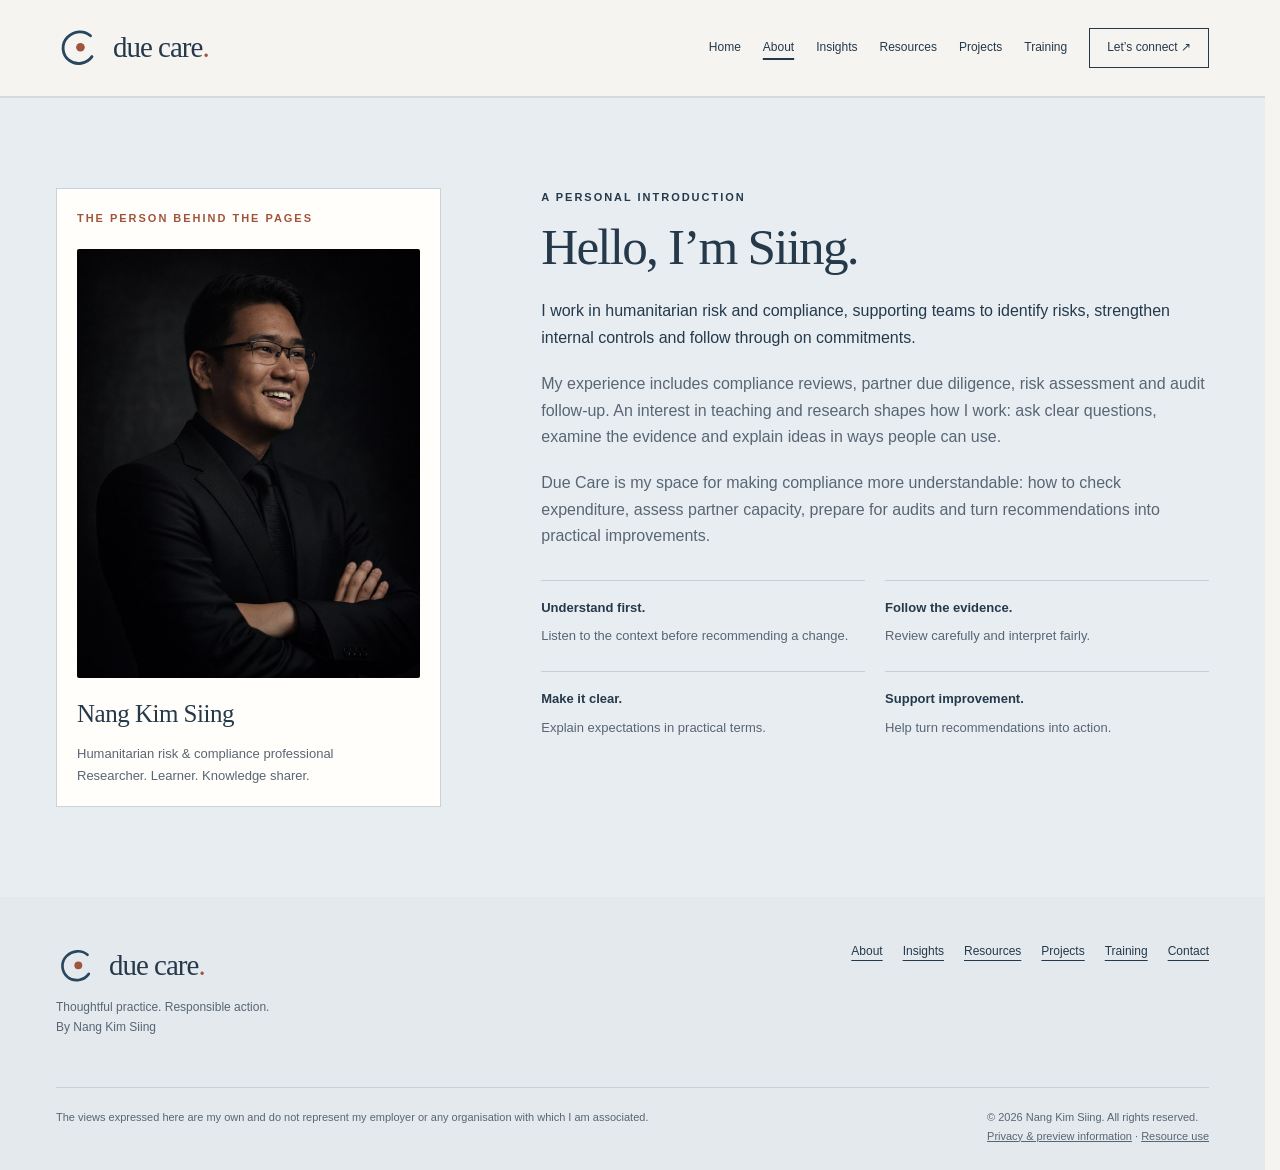
==== due-care-about.html @ a64c36ae "Publish Due Care website files" ====
<!DOCTYPE html>
<html lang="en">
<head>
<meta charset="utf-8"><meta name="viewport" content="width=device-width,initial-scale=1">
<meta name="theme-color" content="#244b3d"><meta name="color-scheme" content="light"><meta name="description" content="Due Care — practical insights on risk, compliance and accountability in humanitarian work. By Nang Kim Siing.">
<title>About | Due Care — Nang Kim Siing</title>
<link rel="stylesheet" href="due-care.css">
<link rel="icon" type="image/svg+xml" href="data:image/svg+xml,%3Csvg%20xmlns%3D%22http%3A%2F%2Fwww.w3.org%2F2000%2Fsvg%22%20viewBox%3D%220%200%2064%2064%22%20fill%3D%22none%22%3E%3Cpath%20d%3D%22M48%2015C39%207%2025%208%2016%2017C7%2026%208%2041%2018%2049C28%2057%2043%2054%2050%2044%22%20stroke%3D%22%2328465e%22%20stroke-width%3D%224%22%20stroke-linecap%3D%22round%22%2F%3E%3Ccircle%20cx%3D%2234%22%20cy%3D%2231%22%20r%3D%226%22%20fill%3D%22%23a1543d%22%2F%3E%3C%2Fsvg%3E">
</head>
<body>
<a class="skip" href="#main">Skip to content</a>
<header><div class="wrap header-inner"><a href="index.html" class="brand" aria-label="Due Care home"><svg class="care-symbol" aria-hidden="true" focusable="false" xmlns="http://www.w3.org/2000/svg" viewBox="0 0 64 64" fill="none"><path d="M48 15C39 7 25 8 16 17C7 26 8 41 18 49C28 57 43 54 50 44" stroke="#28465e" stroke-width="4" stroke-linecap="round"/><circle cx="34" cy="31" r="6" fill="#a1543d"/></svg><span class="wordmark">due care<span style="color:var(--gold)">.</span></span></a><button class="menu-toggle" aria-expanded="false" aria-controls="navigation">Menu</button><nav id="navigation" aria-label="Main navigation"><a href="index.html">Home</a><a href="due-care-about.html" aria-current="page">About</a><a href="due-care-insights.html">Insights</a><a href="due-care-resources.html">Resources</a><a href="due-care-projects.html">Projects</a><a href="due-care-training.html">Training</a><a class="nav-contact" href="due-care-contact.html">Let’s connect ↗</a></nav></div></header>
<main id="main"><section class="section about" id="about"><div class="wrap about-grid"><div class="identity"><div class="eyebrow">The person behind the pages</div><img class="profile-photo" decoding="async" src="[data-uri]" alt="Nang Kim Siing smiling, wearing glasses and a black suit" width="1024" height="1536" loading="lazy"><div><h3>Nang Kim Siing</h3><div class="muted">Humanitarian risk & compliance professional<br>Researcher. Learner. Knowledge sharer.</div></div></div><div><div class="eyebrow">A personal introduction</div><h2>Hello, I’m Siing.</h2><p>I work in humanitarian risk and compliance, supporting teams to identify risks, strengthen internal controls and follow through on commitments.</p><p class="muted">My experience includes compliance reviews, partner due diligence, risk assessment and audit follow-up. An interest in teaching and research shapes how I work: ask clear questions, examine the evidence and explain ideas in ways people can use.</p><p class="muted">Due Care is my space for making compliance more understandable: how to check expenditure, assess partner capacity, prepare for audits and turn recommendations into practical improvements.</p><div class="values"><div class="value"><strong>Understand first.</strong><p>Listen to the context before recommending a change.</p></div><div class="value"><strong>Follow the evidence.</strong><p>Review carefully and interpret fairly.</p></div><div class="value"><strong>Make it clear.</strong><p>Explain expectations in practical terms.</p></div><div class="value"><strong>Support improvement.</strong><p>Help turn recommendations into action.</p></div></div></div></div></section></main>
<footer class="footer"><div class="wrap"><div class="footer-top"><div><a href="index.html" class="brand footer-brand" aria-label="Due Care home"><svg class="care-symbol" aria-hidden="true" focusable="false" xmlns="http://www.w3.org/2000/svg" viewBox="0 0 64 64" fill="none"><path d="M48 15C39 7 25 8 16 17C7 26 8 41 18 49C28 57 43 54 50 44" stroke="#28465e" stroke-width="4" stroke-linecap="round"/><circle cx="34" cy="31" r="6" fill="#a1543d"/></svg><span class="wordmark">due care<span style="color:var(--gold)">.</span></span></a><p class="small" style="margin-top:8px">Thoughtful practice. Responsible action.<br>By Nang Kim Siing</p></div><div class="footer-links"><a href="due-care-about.html" aria-current="page">About</a><a href="due-care-insights.html">Insights</a><a href="due-care-resources.html">Resources</a><a href="due-care-projects.html">Projects</a><a href="due-care-training.html">Training</a><a href="due-care-contact.html">Contact</a></div></div><div class="footer-bottom"><p>The views expressed here are my own and do not represent my employer or any organisation with which I am associated.</p><div>© <span id="year">2026</span> Nang Kim Siing. All rights reserved.<br><button data-info="privacy">Privacy & preview information</button> · <button data-info="use">Resource use</button></div></div></div></footer>
<dialog id="reader" aria-labelledby="reader-title"><button class="close" aria-label="Close dialog">Close ×</button><div class="dialog-content" id="reader-content"></div></dialog>
<script src="due-care.js" defer></script>
</body>
</html>
---- due-care.css ----
:root{--paper:#f7f5ed;--ink:#203d33;--muted:#5d695f;--line:#d7dbce;--green:#244b3d;--light:#e7ebdf;--gold:#a16a35;--white:#fffdf7}*{box-sizing:border-box}html{scroll-behavior:smooth;scroll-padding-top:95px}body{margin:0;background:var(--paper);color:var(--ink);font:16px/1.65 Arial,Helvetica,sans-serif}button,input,textarea{font:inherit}a{color:inherit;text-underline-offset:5px}button,a{touch-action:manipulation}button{cursor:pointer}button:focus-visible,a:focus-visible,input:focus-visible,textarea:focus-visible{outline:3px solid #b87a3c;outline-offset:5px}h1,h2,h3,.serif{font-family:Georgia,'Times New Roman',serif;font-weight:400;line-height:1.12;letter-spacing:-.035em}h1{font-size:clamp(48px,6vw,86px);margin:19px 0 26px}h2{font-size:clamp(35px,4vw,54px);margin:12px 0 23px}h3{font-size:27px;margin:15px 0}p{margin:0 0 20px}.wrap{max-width:1220px;padding:0 48px;margin:auto}.eyebrow{text-transform:uppercase;font-size:11px;letter-spacing:.18em;font-weight:700}.muted{color:var(--muted)}.skip{position:absolute;top:-100px;background:white;padding:10px}.skip:focus{top:0;z-index:100}header{position:sticky;top:0;background:#f7f5edf5;backdrop-filter:blur(12px);border-bottom:1px solid var(--line);z-index:20}.header-inner{height:88px;display:flex;align-items:center;justify-content:space-between;gap:24px}.brand{display:flex;align-items:center;gap:13px;text-decoration:none}.mark{height:38px;width:38px;border:1px solid var(--ink);border-radius:50%;display:grid;place-items:center;font-family:Georgia,serif;font-size:12px;letter-spacing:-1px}.wordmark{font-family:Georgia,serif;font-size:25px;letter-spacing:-1px}nav{display:flex;gap:28px;align-items:center}nav a{font-size:13px;text-decoration:none}nav a:hover{text-decoration:underline}.nav-contact{border:1px solid var(--ink);border-radius:3px;padding:9px 17px}.menu-toggle{display:none;background:none;border:1px solid var(--line);padding:7px 12px}.hero{padding:77px 0 59px}.hero-grid{display:grid;grid-template-columns:1.17fr 1fr;gap:55px;align-items:center}.hero p{max-width:540px}.hero-lead{font-size:19px;color:var(--muted)}.hero h1 em{color:#52715a;font-weight:400}.actions{display:flex;gap:24px;align-items:center;flex-wrap:wrap;margin-top:30px}.btn{display:inline-flex;align-items:center;justify-content:center;gap:20px;background:var(--green);color:#fffdf5;border:1px solid var(--green);padding:13px 22px;text-decoration:none;border-radius:3px;font-size:13px}.btn:hover{background:#17372b}.text-link{font-size:13px;font-weight:600;background:none;border:0;padding:0;text-decoration:underline;text-underline-offset:6px}.art-wrap{position:relative;padding:20px 0}.art{background:#e5eaf0;border-radius:48% 48% 3px 3px;overflow:hidden;aspect-ratio:1/1.08;display:grid;place-items:center}.art svg{width:100%;height:100%}.art-note{position:absolute;bottom:31px;left:-22px;background:var(--white);padding:18px 25px;box-shadow:0 6px 28px #203d330c;font-family:Georgia,serif;font-size:17px;max-width:270px;line-height:1.4}.hero-meta{display:flex;justify-content:space-between;border-top:1px solid var(--line);margin-top:56px;padding-top:19px;font-size:11px;color:var(--muted);letter-spacing:.06em}.section{padding:84px 0;border-top:1px solid var(--line)}.intro-head{display:grid;grid-template-columns:1.1fr 1fr;gap:60px;align-items:end;margin-bottom:34px}.intro-head p{color:var(--muted);max-width:470px}.pillars{display:grid;grid-template-columns:repeat(3,1fr);gap:36px}.pillar{border-top:1px solid var(--ink);padding:22px 0 0}.number{color:var(--gold);font-family:Georgia,serif;font-size:18px}.pillar p{font-size:14px;color:var(--muted)}.about{background:var(--light)}.about-grid{display:grid;grid-template-columns:.85fr 1.3fr;gap:90px;align-items:start}.identity{padding:30px;border:1px solid #bdc6b5;min-height:315px;display:flex;flex-direction:column;justify-content:space-between;background:#edf0e6}.initials{font-family:Georgia,serif;font-size:87px;letter-spacing:-8px;line-height:1;margin:7px 0 35px;color:#63775d}.identity h3{font-size:25px;letter-spacing:-.5px}.identity .muted{font-size:13px}.values{display:grid;grid-template-columns:1fr 1fr;gap:20px;margin-top:30px}.value{border-top:1px solid #bcc7b7;padding-top:13px}.value strong{font-size:13px}.value p{font-size:13px;color:var(--muted);margin:5px 0}.section-head{display:flex;justify-content:space-between;align-items:end;gap:20px}.section-head h2{margin-bottom:0}.filters{display:flex;flex-wrap:wrap;gap:9px;margin:30px 0}.filter{border:1px solid var(--line);background:none;color:var(--ink);border-radius:30px;font-size:12px;padding:7px 15px}.filter.active{background:var(--ink);color:white;border-color:var(--ink)}.articles{display:grid;grid-template-columns:repeat(3,1fr);gap:25px}.article{display:flex;flex-direction:column;border:1px solid var(--line);background:var(--white)}.article[hidden]{display:none}.article-art{height:164px;position:relative;overflow:hidden;display:flex;align-items:center;justify-content:center;background:#e5e8dc}.article-art .circle{width:100px;height:100px;border:1px solid #73866b;border-radius:50%;position:absolute}.article-art .circle:nth-child(2){transform:translateX(34px)}.article-art .circle:nth-child(3){transform:translateX(-34px)}.article-art.lines{background:#eae1d1}.lines:before{content:'';width:120px;height:95px;background:repeating-linear-gradient(transparent 0 17px,#92704e 18px 19px);transform:rotate(-8deg);border-top:1px solid #92704e}.article-art.blocks{background:#dbe5df}.blocks:before{content:'';height:75px;width:75px;border:1px solid #6b8678;box-shadow:20px 20px 0 -1px #dbe5df,20px 20px 0 0 #6b8678;transform:rotate(-13deg)}.article-body{padding:25px;display:flex;flex-direction:column;flex:1}.article h3{font-size:26px;line-height:1.2}.article p{font-size:14px;color:var(--muted)}.article .text-link{align-self:start;margin-top:auto}.article .eyebrow{font-size:9px;color:#78603d}.resource-layout{display:grid;grid-template-columns:.8fr 1.2fr;gap:70px}.resource-list{border-top:1px solid var(--line)}.resource{padding:24px 0;display:flex;gap:20px;border-bottom:1px solid var(--line);justify-content:space-between;align-items:center}.resource h3{font-size:23px;margin:0 0 8px}.resource p{font-size:13px;color:var(--muted);margin:0}.download{background:none;border:1px solid #bfc9ba;color:var(--ink);height:42px;min-width:42px;border-radius:50%;font-size:20px}.download:hover{background:var(--light)}.resource-note{font-size:12px;color:var(--muted);margin-top:20px}.quote-band{background:var(--green);color:var(--paper);padding:65px 0}.quote-band blockquote{font-family:Georgia,serif;font-size:clamp(28px,4vw,46px);text-align:center;max-width:850px;margin:0 auto;line-height:1.3;letter-spacing:-1px}.quote-band .eyebrow{text-align:center;margin-top:25px;color:#c7d4bf}.contact-grid{display:grid;grid-template-columns:1fr 1fr;gap:85px}.contact-box{border:1px solid var(--line);padding:30px;background:var(--white)}label{display:block;font-size:12px;font-weight:bold;margin-bottom:7px}input,textarea{width:100%;padding:11px;background:var(--paper);border:1px solid #c4cdbf;border-radius:2px;color:var(--ink)}.field{margin-bottom:18px}textarea{resize:vertical;min-height:105px}.small{font-size:12px;color:var(--muted)}.notice{border-left:2px solid var(--gold);padding:0 0 0 14px;margin-top:25px}.status{font-size:13px;margin:15px 0 0}.footer{background:#eaece2;padding:45px 0 25px}.footer-top{display:flex;justify-content:space-between;gap:25px;align-items:start}.footer .wordmark{font-size:29px}.footer-links{display:flex;flex-wrap:wrap;gap:20px;font-size:12px}.footer-bottom{border-top:1px solid #cbd2c3;margin-top:30px;padding-top:20px;font-size:11px;color:var(--muted);display:flex;gap:30px;justify-content:space-between}.footer-bottom p{max-width:640px;margin:0}.footer button{background:none;border:0;color:var(--muted);font-size:11px;text-decoration:underline;padding:0}.preview-tag{font-size:10px;letter-spacing:.1em;color:var(--gold);margin-top:12px}dialog{background:var(--paper);color:var(--ink);border:1px solid var(--line);border-radius:5px;max-width:740px;width:calc(100% - 32px);max-height:85vh;padding:38px}dialog::backdrop{background:#142c25a8;backdrop-filter:blur(3px)}dialog h2{font-size:37px}dialog h3{font-size:24px}dialog p,dialog li{font-size:15px}dialog .close{float:right;background:transparent;border:1px solid var(--line);padding:5px 12px;color:var(--ink)}.dialog-content{clear:both;padding-top:20px}.dialog-content .eyebrow{color:var(--gold)}
@media(min-width:1450px){.hero{padding-top:95px;padding-bottom:75px}}
@media(max-width:850px){.wrap{padding:0 26px}.hero-grid{gap:30px}.hero h1{font-size:58px}.wordmark{font-size:22px}nav{gap:17px}.hero-lead{font-size:17px}.about-grid,.resource-layout,.contact-grid{gap:35px}.articles{gap:14px}.article-body{padding:18px}.article h3{font-size:22px}.art-note{left:-10px;max-width:220px;padding:14px}.section{padding:65px 0}}
@media(max-width:650px){.header-inner{height:72px}.menu-toggle{display:block}nav{display:none;position:absolute;top:71px;left:0;right:0;padding:20px 26px;background:var(--paper);border-bottom:1px solid var(--line);flex-direction:column;align-items:stretch;gap:15px}nav.open{display:flex}.hero{padding-top:40px}.hero-grid,.intro-head,.about-grid,.resource-layout,.contact-grid{grid-template-columns:1fr;gap:30px}.hero h1{font-size:57px;max-width:500px}.art-wrap{max-width:360px;width:100%;margin:10px auto 0}.art-note{left:-7px}.hero-meta{gap:20px;font-size:9px;margin-top:35px}.pillars{grid-template-columns:1fr;gap:15px}.pillar h3{margin:9px 0}.articles{grid-template-columns:1fr}.article-art{height:145px}.article h3{font-size:28px}.article-body{padding:25px}.section-head{align-items:start}.section-head .small{max-width:110px}.identity{min-height:230px}.initials{font-size:65px;margin-bottom:20px}.values{gap:15px}.contact-box{padding:24px}.footer-top,.footer-bottom{flex-direction:column}.section{padding:50px 0}dialog{padding:25px}dialog h2{font-size:30px}}
@media(prefers-reduced-motion:reduce){html{scroll-behavior:auto}}
/* Final responsive and accessibility refinements */
html{scrollbar-gutter:stable}body{overflow-wrap:break-word}::selection{background:#dce4cf;color:var(--ink)}
nav a[aria-current="location"]{text-decoration:underline;text-decoration-thickness:2px;text-underline-offset:7px}
.btn,.download,.filter,.article{transition:background-color .18s ease,border-color .18s ease,box-shadow .18s ease}
.article:hover{border-color:#a8b59e;box-shadow:0 8px 24px #203d3309}.text-link:hover{color:var(--gold)}
.filter{min-height:44px}.download{min-width:44px;min-height:44px;flex-shrink:0}.article .text-link{min-height:44px;text-align:left}
dialog{overscroll-behavior:contain}body:has(dialog[open]){overflow:hidden}dialog .close{min-height:44px;position:sticky;top:0;background:var(--paper)}.dialog-content{line-height:1.8}
@media(max-width:1000px) and (min-width:651px){.header-inner{gap:14px}nav{gap:14px}nav a{font-size:12px}.wordmark{font-size:21px}.hero h1{font-size:clamp(44px,6.8vw,66px)}}
@media(max-width:420px){.wrap{padding:0 20px}.wordmark{font-size:21px}.brand{gap:9px}.hero h1{font-size:clamp(40px,12vw,50px)}.hero-meta{flex-direction:column;gap:8px}.values{grid-template-columns:1fr}.section-head{flex-direction:column;gap:14px}.section-head .small{max-width:none}.resource{gap:12px}.resource h3{font-size:21px}.contact-box{padding:20px}.art-note{left:0}.quote-band{padding:48px 0}}
@media(prefers-reduced-motion:reduce){*,*::before,*::after{transition:none!important}}
/* Portrait from the original website */
.identity{gap:22px}
.profile-photo{display:block;width:100%;height:auto;aspect-ratio:4/5;object-fit:cover;object-position:center 25%;border-radius:2px}
.identity h3{margin-top:0}
@media(max-width:650px){.identity{max-width:400px;width:100%;margin-inline:auto}}
/* Upcoming training */
.training{background:#eef0e6}
.training-status{display:inline-block;border:1px solid #b7c2ab;border-radius:30px;padding:5px 13px;margin-bottom:16px;font-size:12px;color:var(--green)}
.training-topic{display:block;font-size:10px;color:var(--gold);margin:22px 0 4px}
.training-next{display:flex;align-items:center;justify-content:space-between;gap:32px;border-top:1px solid #c6cfbd;margin-top:38px;padding-top:28px}
.training-next h3{font-size:25px;margin-top:0}.training-next p{max-width:620px;font-size:14px;margin-bottom:0}.training-next .btn{flex-shrink:0}
@media(min-width:651px) and (max-width:1100px){nav{gap:12px}nav a{font-size:12px}.header-inner{gap:16px}.wordmark{font-size:21px}.nav-contact{padding:9px 12px}}
@media(max-width:850px){.training-next{align-items:flex-start;flex-direction:column;gap:20px}}
/* Projects across stages */
.project-grid{display:grid;grid-template-columns:repeat(3,minmax(0,1fr));gap:24px}
.project-card{display:flex;flex-direction:column;padding:28px;border:1px solid var(--line);background:var(--white)}
.project-card h3{font-size:29px;margin:24px 0 16px}.project-card>p{color:var(--muted);font-size:14px}
.project-status{align-self:flex-start;display:inline-flex;padding:5px 12px;border-radius:30px;font-size:11px;font-weight:700;letter-spacing:.03em}
.project-previous{background:#ebe5d9;color:#735332}.project-current{background:#dfe8da;color:#244b3d}.project-planned{background:#e7e9e2;color:#4e5e50}
.project-placeholder{margin-top:auto;border-top:1px solid var(--line);padding-top:20px}.project-placeholder .eyebrow{font-size:9px;color:var(--gold)}.project-placeholder p{font-size:12px;color:var(--muted);margin:9px 0 0}
.projects-connect{display:flex;align-items:center;justify-content:space-between;gap:24px;margin-top:28px}.projects-connect p{font-size:14px;margin:0}.projects-connect a{flex-shrink:0;display:inline-flex;align-items:center;min-height:44px;gap:12px}
@media(min-width:651px) and (max-width:1100px){.header-inner{flex-wrap:wrap;height:auto;padding-top:16px;padding-bottom:16px;justify-content:center;gap:14px 24px}nav{flex-wrap:wrap;justify-content:center;gap:12px 18px}}
@media(max-width:850px){.project-grid{gap:14px}.project-card{padding:20px}.project-card h3{font-size:25px}}
@media(max-width:650px){.project-grid{grid-template-columns:1fr;gap:18px}.project-card{padding:25px}.project-card h3{font-size:29px}.projects-connect{flex-direction:column;align-items:flex-start;gap:10px}}
/* Due Care: an independent editorial direction */
:root{--paper:#f6f4f0;--ink:#25394b;--muted:#586674;--line:#d5d9dc;--green:#28465e;--light:#e8edf1;--gold:#a1543d;--white:#fffefa}
body{font-family:"Segoe UI",Arial,sans-serif}
h1,h2,h3,.serif{font-family:Georgia,"Times New Roman",serif}
.wrap{max-width:1280px;padding-inline:56px}
header{background:#f6f4f0f5;border-bottom:1px solid var(--line)}
.header-inner{height:96px}
.brand{gap:12px}.wordmark{font-size:29px;letter-spacing:-1px}
.mark{border-radius:3px;background:var(--ink);color:var(--paper);border-color:var(--ink);height:40px;width:40px;font-size:20px;font-style:italic;letter-spacing:-2px}
nav{gap:22px}nav a{font-size:12px}.nav-contact{border-radius:0;border-color:var(--ink)}
.hero{padding:78px 0 46px}
.hero-grid{grid-template-columns:1.25fr .85fr;gap:76px;align-items:center}
.hero h1{font-size:clamp(48px,5.5vw,78px);line-height:1.07;letter-spacing:-.055em;max-width:700px}
.hero h1 em{color:var(--gold)}
.hero-lead{font-size:21px;max-width:500px}
.hero .muted{max-width:510px;font-size:15px}
.art-wrap{padding:0 0 26px 20px;border-left:1px solid var(--line)}
.art{border-radius:2px;background:#e5eaf0;aspect-ratio:4/5}
.art-note{bottom:0;left:-16px;padding:19px 24px;background:var(--ink);color:var(--paper);box-shadow:none;border-left:3px solid #bd775b}
.hero-meta{margin-top:50px;padding-top:20px;letter-spacing:.08em}
.btn{border-radius:0;padding:14px 22px;background:var(--green)}.btn:hover{background:#1d3549}
.btn:focus-visible,a:focus-visible,button:focus-visible,input:focus-visible,textarea:focus-visible{outline-color:#a1543d}
.section{padding:90px 0}
.intro-head{grid-template-columns:1fr 1fr;gap:80px}
.pillars{gap:30px}.pillar{border-top:2px solid var(--gold)}
.number{color:var(--gold)}.about{background:#e8edf1}
.about-grid{grid-template-columns:.75fr 1.3fr;gap:100px}
.identity{padding:20px;background:var(--white);border-color:#cbd3da}
.profile-photo{aspect-ratio:4/5;filter:saturate(.85)}
.identity>.eyebrow{color:var(--gold)}.value{border-color:#c6cfd7}
.article{border:0;border-top:1px solid var(--line);background:var(--white)}
.article:hover{border-color:#9caeba;box-shadow:0 8px 25px #25394b0d}
.article-art{background:#e0e7ed;height:180px}
.article-art .circle{border-color:#71889c}
.article-art.lines{background:#efe1d8}
.lines:before{background:repeating-linear-gradient(transparent 0 17px,#a4725b 18px 19px);border-color:#a4725b}
.article-art.blocks{background:#dce4e9}.blocks:before{border-color:#71889c;box-shadow:20px 20px 0 -1px #dce4e9,20px 20px 0 0 #71889c}
.article .eyebrow,.dialog-content .eyebrow{color:var(--gold)}
.article-body{padding:28px}
.filter{border-radius:3px}
.quote-band{background:var(--ink);padding:75px 0}
.quote-band .eyebrow{color:#cfdae2}
.training{background:#eee7df}.training-status{border-color:#c7b6a8;color:#714733}
.training-next{border-color:#d1c1b5}
.project-card{border:1px solid var(--line);border-top:3px solid var(--ink);padding:28px}
.project-status{border-radius:2px}.project-previous{background:#e7eaf0;color:#42596c}.project-current{background:#dce8ec;color:#28465e}.project-planned{background:#efe1d8;color:#814d37}
.contact-box{padding:35px;border-top:3px solid var(--gold)}
input,textarea{background:#f9f8f5;border-color:#bfcbd2;border-radius:0}
.footer{background:#e4e9ed}.footer-bottom{border-color:#c6d0d7}
dialog{border-radius:2px}dialog::backdrop{background:#182b3cb3}
::selection{background:#ead0c1;color:#25394b}
@media(min-width:651px) and (max-width:1100px){.header-inner{height:auto;padding-block:18px;flex-wrap:wrap;justify-content:center;gap:15px 24px}nav{gap:12px 18px;flex-wrap:wrap;justify-content:center}.hero-grid{gap:36px}.about-grid{gap:45px}.wrap{padding-inline:32px}}
@media(max-width:850px){.hero h1{font-size:clamp(44px,6vw,58px)}.hero-lead{font-size:18px}.section{padding:65px 0}.intro-head{gap:35px}.article-body{padding:22px}}
@media(max-width:650px){.wrap{padding-inline:24px}.header-inner{height:76px}.wordmark{font-size:27px}nav{top:75px;align-items:stretch;gap:15px}.hero{padding:44px 0 32px}.hero-grid,.intro-head,.about-grid{grid-template-columns:1fr;gap:32px}.hero h1{font-size:clamp(43px,10vw,62px);margin-top:18px}.art-wrap{max-width:340px;padding-left:16px;margin:10px auto 0}.art-note{left:-4px}.hero-meta{margin-top:32px}.section{padding:54px 0}.identity{max-width:360px}.article-art{height:155px}.contact-box{padding:25px}.quote-band{padding:50px 0}}
/* Due Care: the open circle makes room; the dot represents care. */
.care-symbol{display:block;width:46px;height:46px;flex-shrink:0}
.brand{gap:11px}.footer-brand{width:fit-content}
.footer-brand .care-symbol{width:42px;height:42px}
@media(max-width:420px){.care-symbol{width:40px;height:40px}.brand{gap:9px}}

nav a[aria-current="page"]{text-decoration:underline;text-decoration-thickness:2px;text-underline-offset:7px}.page-preview{display:block;text-decoration:none}.page-preview:hover h3{color:var(--gold)}main{min-height:55vh}
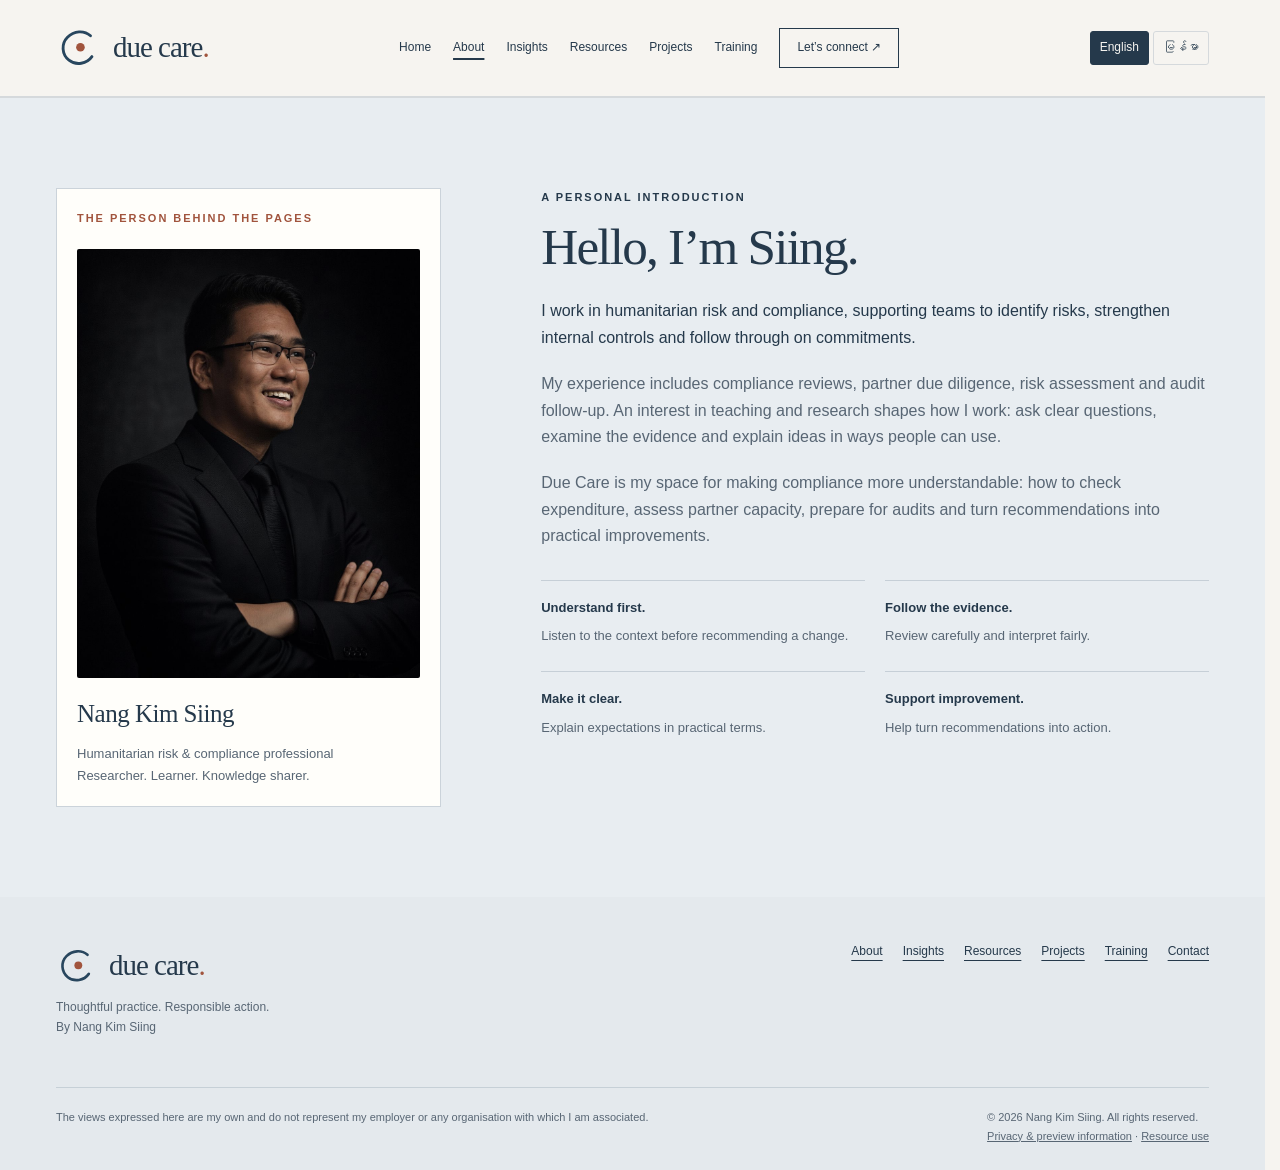
==== commit 4456938f: "Add Burmese translations and persistent English/Burmese language switcher" ====
--- a/due-care-about.html
+++ b/due-care-about.html
@@ -13,6 +13,7 @@
 <main id="main"><section class="section about" id="about"><div class="wrap about-grid"><div class="identity"><div class="eyebrow">The person behind the pages</div><img class="profile-photo" decoding="async" src="[data-uri]" alt="Nang Kim Siing smiling, wearing glasses and a black suit" width="1024" height="1536" loading="lazy"><div><h3>Nang Kim Siing</h3><div class="muted">Humanitarian risk & compliance professional<br>Researcher. Learner. Knowledge sharer.</div></div></div><div><div class="eyebrow">A personal introduction</div><h2>Hello, I’m Siing.</h2><p>I work in humanitarian risk and compliance, supporting teams to identify risks, strengthen internal controls and follow through on commitments.</p><p class="muted">My experience includes compliance reviews, partner due diligence, risk assessment and audit follow-up. An interest in teaching and research shapes how I work: ask clear questions, examine the evidence and explain ideas in ways people can use.</p><p class="muted">Due Care is my space for making compliance more understandable: how to check expenditure, assess partner capacity, prepare for audits and turn recommendations into practical improvements.</p><div class="values"><div class="value"><strong>Understand first.</strong><p>Listen to the context before recommending a change.</p></div><div class="value"><strong>Follow the evidence.</strong><p>Review carefully and interpret fairly.</p></div><div class="value"><strong>Make it clear.</strong><p>Explain expectations in practical terms.</p></div><div class="value"><strong>Support improvement.</strong><p>Help turn recommendations into action.</p></div></div></div></div></section></main>
 <footer class="footer"><div class="wrap"><div class="footer-top"><div><a href="index.html" class="brand footer-brand" aria-label="Due Care home"><svg class="care-symbol" aria-hidden="true" focusable="false" xmlns="http://www.w3.org/2000/svg" viewBox="0 0 64 64" fill="none"><path d="M48 15C39 7 25 8 16 17C7 26 8 41 18 49C28 57 43 54 50 44" stroke="#28465e" stroke-width="4" stroke-linecap="round"/><circle cx="34" cy="31" r="6" fill="#a1543d"/></svg><span class="wordmark">due care<span style="color:var(--gold)">.</span></span></a><p class="small" style="margin-top:8px">Thoughtful practice. Responsible action.<br>By Nang Kim Siing</p></div><div class="footer-links"><a href="due-care-about.html" aria-current="page">About</a><a href="due-care-insights.html">Insights</a><a href="due-care-resources.html">Resources</a><a href="due-care-projects.html">Projects</a><a href="due-care-training.html">Training</a><a href="due-care-contact.html">Contact</a></div></div><div class="footer-bottom"><p>The views expressed here are my own and do not represent my employer or any organisation with which I am associated.</p><div>© <span id="year">2026</span> Nang Kim Siing. All rights reserved.<br><button data-info="privacy">Privacy & preview information</button> · <button data-info="use">Resource use</button></div></div></div></footer>
 <dialog id="reader" aria-labelledby="reader-title"><button class="close" aria-label="Close dialog">Close ×</button><div class="dialog-content" id="reader-content"></div></dialog>
-<script src="due-care.js" defer></script>
+<script src="due-care.js" defer></script>
+<script src="due-care-i18n.js" defer></script>
 </body>
 </html>
--- a/due-care.css
+++ b/due-care.css
@@ -98,4 +98,20 @@
 .footer-brand .care-symbol{width:42px;height:42px}
 @media(max-width:420px){.care-symbol{width:40px;height:40px}.brand{gap:9px}}
 
-nav a[aria-current="page"]{text-decoration:underline;text-decoration-thickness:2px;text-underline-offset:7px}.page-preview{display:block;text-decoration:none}.page-preview:hover h3{color:var(--gold)}main{min-height:55vh}+nav a[aria-current="page"]{text-decoration:underline;text-decoration-thickness:2px;text-underline-offset:7px}.page-preview{display:block;text-decoration:none}.page-preview:hover h3{color:var(--gold)}main{min-height:55vh}
+
+/* Language selection remains visible independently of the mobile menu. */
+.header-inner{height:auto;min-height:96px;flex-wrap:wrap;gap:16px;padding-block:16px}
+.language-control{display:flex;gap:4px;align-items:center;flex-shrink:0}
+.language-control button{font-family:"Myanmar Text","Noto Sans Myanmar",sans-serif;font-size:12px;line-height:1.8;padding:5px 9px;border:1px solid var(--line);background:transparent;color:var(--ink);cursor:pointer;border-radius:3px}
+.language-control button[aria-pressed="true"]{background:var(--ink);color:var(--paper);border-color:var(--ink)}
+html[lang="my"] body,html[lang="my"] button,html[lang="my"] input,html[lang="my"] textarea{font-family:"Myanmar Text","Noto Sans Myanmar",Pyidaungsu,sans-serif;line-height:1.95}
+html[lang="my"] h1,html[lang="my"] h2,html[lang="my"] h3,html[lang="my"] .eyebrow,html[lang="my"] .hero-meta{font-family:"Myanmar Text","Noto Sans Myanmar",Pyidaungsu,sans-serif;letter-spacing:normal;line-height:1.65;text-transform:none}
+html[lang="my"] .hero h1{font-size:clamp(32px,4vw,56px);letter-spacing:normal;line-height:1.65}
+html[lang="my"] h2{font-size:clamp(27px,3.5vw,40px)}
+html[lang="my"] nav{gap:12px;flex-wrap:wrap}
+html[lang="my"] .header-inner{justify-content:space-between}
+html[lang="my"] .wordmark{font-family:Georgia,serif;letter-spacing:-1px}
+html[lang="my"] .art-note{position:relative;left:0;bottom:auto;width:fit-content;margin-top:-20px}
+@media(min-width:651px){html[lang="my"] .header-inner nav{order:3;flex-basis:100%;justify-content:center}}
+@media(max-width:650px){.header-inner{position:relative;min-height:112px;padding-top:12px;padding-bottom:44px;gap:10px}.language-control{position:absolute;right:24px;bottom:7px}.language-control button{font-size:11px;padding:2px 9px}nav{top:100%}html[lang="my"] nav{flex-wrap:nowrap;gap:14px}html[lang="my"] .hero h1{font-size:34px}html[lang="my"] .hero-meta{gap:14px}}
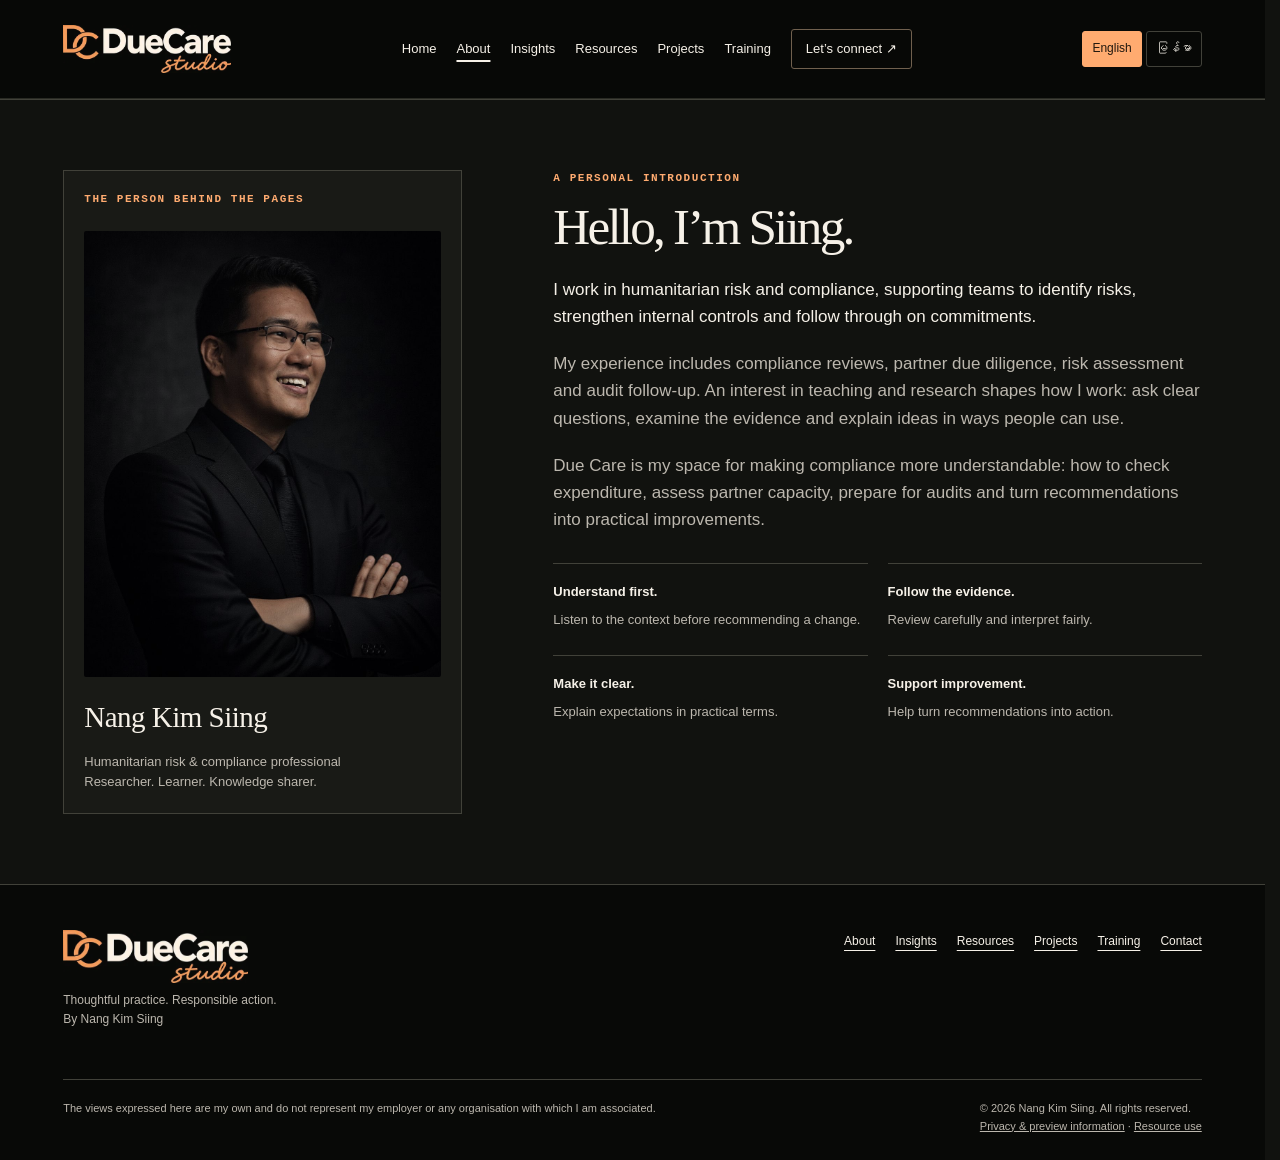
==== commit 20d2a9c7: "Apply DueCare Studio logo and charcoal/copper theme across existing bilingual website" ====
--- a/due-care-about.html
+++ b/due-care-about.html
@@ -2,16 +2,17 @@
 <html lang="en">
 <head>
 <meta charset="utf-8"><meta name="viewport" content="width=device-width,initial-scale=1">
-<meta name="theme-color" content="#244b3d"><meta name="color-scheme" content="light"><meta name="description" content="Due Care — practical insights on risk, compliance and accountability in humanitarian work. By Nang Kim Siing.">
+<meta name="theme-color" content="#11120f"><meta name="color-scheme" content="dark"><meta name="description" content="Due Care — practical insights on risk, compliance and accountability in humanitarian work. By Nang Kim Siing.">
 <title>About | Due Care — Nang Kim Siing</title>
-<link rel="stylesheet" href="due-care.css">
-<link rel="icon" type="image/svg+xml" href="data:image/svg+xml,%3Csvg%20xmlns%3D%22http%3A%2F%2Fwww.w3.org%2F2000%2Fsvg%22%20viewBox%3D%220%200%2064%2064%22%20fill%3D%22none%22%3E%3Cpath%20d%3D%22M48%2015C39%207%2025%208%2016%2017C7%2026%208%2041%2018%2049C28%2057%2043%2054%2050%2044%22%20stroke%3D%22%2328465e%22%20stroke-width%3D%224%22%20stroke-linecap%3D%22round%22%2F%3E%3Ccircle%20cx%3D%2234%22%20cy%3D%2231%22%20r%3D%226%22%20fill%3D%22%23a1543d%22%2F%3E%3C%2Fsvg%3E">
+<link rel="stylesheet" href="due-care.css">
+<link rel="stylesheet" href="duecare-studio-theme.css">
+<link rel="icon" type="image/webp" href="duecare-studio-logo.webp">
 </head>
 <body>
 <a class="skip" href="#main">Skip to content</a>
-<header><div class="wrap header-inner"><a href="index.html" class="brand" aria-label="Due Care home"><svg class="care-symbol" aria-hidden="true" focusable="false" xmlns="http://www.w3.org/2000/svg" viewBox="0 0 64 64" fill="none"><path d="M48 15C39 7 25 8 16 17C7 26 8 41 18 49C28 57 43 54 50 44" stroke="#28465e" stroke-width="4" stroke-linecap="round"/><circle cx="34" cy="31" r="6" fill="#a1543d"/></svg><span class="wordmark">due care<span style="color:var(--gold)">.</span></span></a><button class="menu-toggle" aria-expanded="false" aria-controls="navigation">Menu</button><nav id="navigation" aria-label="Main navigation"><a href="index.html">Home</a><a href="due-care-about.html" aria-current="page">About</a><a href="due-care-insights.html">Insights</a><a href="due-care-resources.html">Resources</a><a href="due-care-projects.html">Projects</a><a href="due-care-training.html">Training</a><a class="nav-contact" href="due-care-contact.html">Let’s connect ↗</a></nav></div></header>
+<header><div class="wrap header-inner"><a href="index.html" class="brand" aria-label="Due Care home"><img class="studio-logo" src="duecare-studio-logo.webp" alt="DueCare Studio" width="500" height="142"></a><button class="menu-toggle" aria-expanded="false" aria-controls="navigation">Menu</button><nav id="navigation" aria-label="Main navigation"><a href="index.html">Home</a><a href="due-care-about.html" aria-current="page">About</a><a href="due-care-insights.html">Insights</a><a href="due-care-resources.html">Resources</a><a href="due-care-projects.html">Projects</a><a href="due-care-training.html">Training</a><a class="nav-contact" href="due-care-contact.html">Let’s connect ↗</a></nav></div></header>
 <main id="main"><section class="section about" id="about"><div class="wrap about-grid"><div class="identity"><div class="eyebrow">The person behind the pages</div><img class="profile-photo" decoding="async" src="[data-uri]" alt="Nang Kim Siing smiling, wearing glasses and a black suit" width="1024" height="1536" loading="lazy"><div><h3>Nang Kim Siing</h3><div class="muted">Humanitarian risk & compliance professional<br>Researcher. Learner. Knowledge sharer.</div></div></div><div><div class="eyebrow">A personal introduction</div><h2>Hello, I’m Siing.</h2><p>I work in humanitarian risk and compliance, supporting teams to identify risks, strengthen internal controls and follow through on commitments.</p><p class="muted">My experience includes compliance reviews, partner due diligence, risk assessment and audit follow-up. An interest in teaching and research shapes how I work: ask clear questions, examine the evidence and explain ideas in ways people can use.</p><p class="muted">Due Care is my space for making compliance more understandable: how to check expenditure, assess partner capacity, prepare for audits and turn recommendations into practical improvements.</p><div class="values"><div class="value"><strong>Understand first.</strong><p>Listen to the context before recommending a change.</p></div><div class="value"><strong>Follow the evidence.</strong><p>Review carefully and interpret fairly.</p></div><div class="value"><strong>Make it clear.</strong><p>Explain expectations in practical terms.</p></div><div class="value"><strong>Support improvement.</strong><p>Help turn recommendations into action.</p></div></div></div></div></section></main>
-<footer class="footer"><div class="wrap"><div class="footer-top"><div><a href="index.html" class="brand footer-brand" aria-label="Due Care home"><svg class="care-symbol" aria-hidden="true" focusable="false" xmlns="http://www.w3.org/2000/svg" viewBox="0 0 64 64" fill="none"><path d="M48 15C39 7 25 8 16 17C7 26 8 41 18 49C28 57 43 54 50 44" stroke="#28465e" stroke-width="4" stroke-linecap="round"/><circle cx="34" cy="31" r="6" fill="#a1543d"/></svg><span class="wordmark">due care<span style="color:var(--gold)">.</span></span></a><p class="small" style="margin-top:8px">Thoughtful practice. Responsible action.<br>By Nang Kim Siing</p></div><div class="footer-links"><a href="due-care-about.html" aria-current="page">About</a><a href="due-care-insights.html">Insights</a><a href="due-care-resources.html">Resources</a><a href="due-care-projects.html">Projects</a><a href="due-care-training.html">Training</a><a href="due-care-contact.html">Contact</a></div></div><div class="footer-bottom"><p>The views expressed here are my own and do not represent my employer or any organisation with which I am associated.</p><div>© <span id="year">2026</span> Nang Kim Siing. All rights reserved.<br><button data-info="privacy">Privacy & preview information</button> · <button data-info="use">Resource use</button></div></div></div></footer>
+<footer class="footer"><div class="wrap"><div class="footer-top"><div><a href="index.html" class="brand footer-brand" aria-label="Due Care home"><img class="studio-logo" src="duecare-studio-logo.webp" alt="DueCare Studio" width="500" height="142"></a><p class="small" style="margin-top:8px">Thoughtful practice. Responsible action.<br>By Nang Kim Siing</p></div><div class="footer-links"><a href="due-care-about.html" aria-current="page">About</a><a href="due-care-insights.html">Insights</a><a href="due-care-resources.html">Resources</a><a href="due-care-projects.html">Projects</a><a href="due-care-training.html">Training</a><a href="due-care-contact.html">Contact</a></div></div><div class="footer-bottom"><p>The views expressed here are my own and do not represent my employer or any organisation with which I am associated.</p><div>© <span id="year">2026</span> Nang Kim Siing. All rights reserved.<br><button data-info="privacy">Privacy & preview information</button> · <button data-info="use">Resource use</button></div></div></div></footer>
 <dialog id="reader" aria-labelledby="reader-title"><button class="close" aria-label="Close dialog">Close ×</button><div class="dialog-content" id="reader-content"></div></dialog>
 <script src="due-care.js" defer></script>
 <script src="due-care-i18n.js" defer></script>
--- a/duecare-studio-theme.css
+++ b/duecare-studio-theme.css
@@ -0,0 +1,78 @@
+/* Adapted from duecarestudio_index.html; existing content and interactions retained. */
+:root{--paper:#f6f1e8;--ink:#f6f1e8;--muted:#bcb7ae;--line:#414139;--copper:#ffab70;--gold:var(--copper);--green:var(--copper);--light:#221c17;--white:#191a16;--canvas:#11120f;--surface:#080907;color-scheme:dark}
+body{background:var(--canvas);color:var(--paper);font-family:'DM Sans',Arial,sans-serif;font-size:17px;line-height:1.6}
+.wrap{width:min(1240px,90%);max-width:1240px;padding-inline:0;margin-inline:auto}
+header{background:#080907f5;border-bottom:1px solid #292a23}
+.header-inner{min-height:98px;padding-block:21px;gap:20px}
+.brand{flex-shrink:0}
+.studio-logo{display:block;width:168px;height:auto;mix-blend-mode:screen}
+.footer-brand .studio-logo{width:185px}
+nav{gap:20px}nav a{font-size:13px}
+nav a:hover,.text-link:hover,.footer a:hover,.footer button:hover{color:var(--copper)}
+.nav-contact{border-color:#70604e;border-radius:3px;padding:9px 14px}
+.nav-contact:hover{background:#221c17}
+.menu-toggle{color:var(--paper);border-color:var(--line);border-radius:3px}
+.language-control button{color:var(--paper);border-color:var(--line);min-height:36px}
+.language-control button[aria-pressed="true"]{background:var(--copper);border-color:var(--copper);color:#21180f}
+h1,h2,.serif{font-family:'Instrument Serif',Georgia,serif;font-weight:400;letter-spacing:-.055em;line-height:1.04}
+h3{font-family:'DM Sans',Arial,sans-serif;font-weight:500;letter-spacing:-.03em;line-height:1.3}
+.eyebrow,.hero-meta{font-family:'IBM Plex Mono',monospace;font-size:11px;letter-spacing:.14em;color:var(--copper)}
+.hero{padding:70px 0 45px}
+.hero-grid{grid-template-columns:1.3fr 1fr;gap:5%;align-items:center}
+.hero h1{font-size:clamp(48px,5.9vw,86px);line-height:1.04;letter-spacing:-.055em;margin:20px 0 25px}
+.hero h1 em{color:var(--copper);font-weight:400}
+.hero-lead{font-size:21px;color:var(--paper);max-width:44ch}
+.hero .muted{font-size:16px;max-width:49ch}
+.actions{gap:24px}
+.btn{background:var(--copper);border-color:var(--copper);color:#21180f;padding:12px 20px;border-radius:3px;font-size:14px;font-weight:600}
+.btn:hover{background:#ffd0ad;border-color:#ffd0ad;color:#21180f}
+.text-link{font-size:14px;color:var(--paper)}
+.art-wrap{padding:0 0 34px;border-left:0}
+.studio-art{position:relative;aspect-ratio:1.13;border:1px solid #534336;border-radius:3px;background:#221c17 url('duecare-studio-contours.svg') center/cover no-repeat;isolation:isolate}
+.studio-art-logo{position:absolute;display:block;width:42%;height:auto;left:29%;top:40%;mix-blend-mode:screen}
+.art-note{bottom:0;left:-20px;background:var(--canvas);color:var(--paper);border:1px solid #534336;border-left:3px solid var(--copper);box-shadow:none;padding:15px 22px;font-family:'Instrument Serif',Georgia,serif}
+.hero-meta{color:var(--muted);margin-top:40px;font-size:10px;line-height:1.8}
+.section{padding:70px 0;border-color:var(--line)}
+.intro-head{gap:7%}
+h2{font-size:clamp(38px,4vw,58px)}
+.pillars{gap:32px}.pillar{border-top:2px solid #a67551;padding-top:20px}
+.pillar h3{font-size:22px}.pillar p{font-size:15px}.number{font-family:'IBM Plex Mono',monospace;font-size:13px;color:var(--copper)}
+.about{background:var(--canvas)}.about-grid{gap:8%;grid-template-columns:.8fr 1.3fr}
+.identity{background:var(--white);border-color:var(--line);padding:20px}
+.identity h3{font-family:'Instrument Serif',Georgia,serif;font-size:29px}
+.identity>.eyebrow{color:var(--copper)}.profile-photo{filter:saturate(.75)}
+.value{border-color:var(--line)}.value strong{color:var(--paper)}
+.filter{color:var(--paper);border-color:var(--line);border-radius:3px}
+.filter.active{background:var(--copper);color:#21180f;border-color:var(--copper)}
+.filter:hover{border-color:var(--copper)}
+.article{background:var(--white);border-top:1px solid var(--line);border-radius:3px;overflow:hidden}
+.article:hover{border-color:#a67551;box-shadow:0 8px 25px #0003}
+.article h3{font-family:'Instrument Serif',Georgia,serif;font-size:29px;line-height:1.2}
+.article .eyebrow,.dialog-content .eyebrow{color:var(--copper);line-height:1.8}
+.article-art{background:#24231c}.article-art .circle{border-color:#b28965}
+.article-art.lines{background:#2b211b}.lines:before{background:repeating-linear-gradient(transparent 0 17px,#aa7955 18px 19px);border-color:#aa7955}
+.article-art.blocks{background:#22251e}.blocks:before{border-color:#a58d6b;box-shadow:20px 20px 0 -1px #22251e,20px 20px 0 0 #a58d6b}
+.resource h3{font-size:22px}.download{border-color:#70604e;color:var(--copper)}.download:hover{background:#32271e}
+.training{background:#191813}.training-status{border-color:#786048;color:var(--copper);border-radius:3px}.training-next{border-color:var(--line)}
+.project-card{background:var(--white);border:1px solid var(--line);border-top:2px solid #a67551;border-radius:3px}
+.project-card h3{font-family:'Instrument Serif',Georgia,serif;font-size:32px}
+.project-previous{background:#2c261e;color:#e6c9a9}.project-current{background:#253028;color:#c3d8b8}.project-planned{background:#34251d;color:var(--copper)}
+.contact-box{background:var(--white);border-color:var(--line);border-top:2px solid #a67551;border-radius:3px}
+input,textarea{background:var(--canvas);border-color:#5c5b50;color:var(--paper);border-radius:3px}
+input::placeholder,textarea::placeholder{color:#a6a296;opacity:1}
+.notice{border-color:var(--copper)}
+.footer{background:var(--surface);border-top:1px solid var(--line);padding:45px 0 25px}
+.footer-top{gap:35px}.footer-links{max-width:60%;line-height:1.9}.footer-bottom{border-color:var(--line)}
+.quote-band{background:var(--surface);color:var(--paper)}
+dialog{background:var(--canvas);color:var(--paper);border-color:#70604e;border-radius:3px}
+dialog .close{background:var(--canvas);color:var(--paper);border-color:var(--line)}
+dialog::backdrop{background:#000b}dialog h3{color:var(--copper)}
+.skip{background:var(--copper);color:#21180f}
+:is(a,button,input,textarea):focus-visible{outline:2px solid var(--copper);outline-offset:5px}
+::selection{background:#ffab70;color:#21180f}
+html[lang="my"] .hero h1{font-size:clamp(30px,3.8vw,50px);line-height:1.7}
+html[lang="my"] .art-note{position:absolute;margin-top:0;left:-15px;bottom:0}
+html[lang="my"] .eyebrow,html[lang="my"] .hero-meta{letter-spacing:normal}
+@media(min-width:651px) and (max-width:1150px){.header-inner{justify-content:space-between}.header-inner nav{order:3;flex-basis:100%;justify-content:center}.hero-grid{gap:35px}.studio-logo{width:155px}}
+@media(max-width:850px){.section{padding:55px 0}.hero-grid{gap:28px}.hero h1{font-size:clamp(42px,6vw,58px)}.hero-lead{font-size:19px}.about-grid,.contact-grid,.resource-layout{gap:35px}.art-note{left:-8px;padding:12px 17px}}
+@media(max-width:650px){.wrap{width:90%;padding-inline:0}.header-inner{min-height:112px;padding:16px 0 43px;gap:10px}.studio-logo{width:143px}.language-control{right:0;bottom:6px}.language-control button{min-height:30px}nav{background:var(--surface);top:100%;padding:22px 5%;border-color:var(--line)}.hero{padding:40px 0 32px}.hero-grid{grid-template-columns:1fr;gap:32px}.hero h1{font-size:clamp(43px,11vw,65px);line-height:1.07}.hero-lead{font-size:19px}.hero .muted{font-size:15px}.art-wrap{width:100%;max-width:none;margin:0;padding:0 0 25px}.studio-art{aspect-ratio:1.8}.studio-art-logo{width:34%;left:33%;top:33%}.art-note{left:14px;padding:10px 16px;font-size:15px}.hero-meta{margin-top:30px}.section{padding:45px 0}.footer-links{max-width:100%}.footer-brand .studio-logo{width:165px}.footer-bottom{gap:20px}html[lang="my"] .hero h1{font-size:32px}html[lang="my"] .art-note{left:12px}}
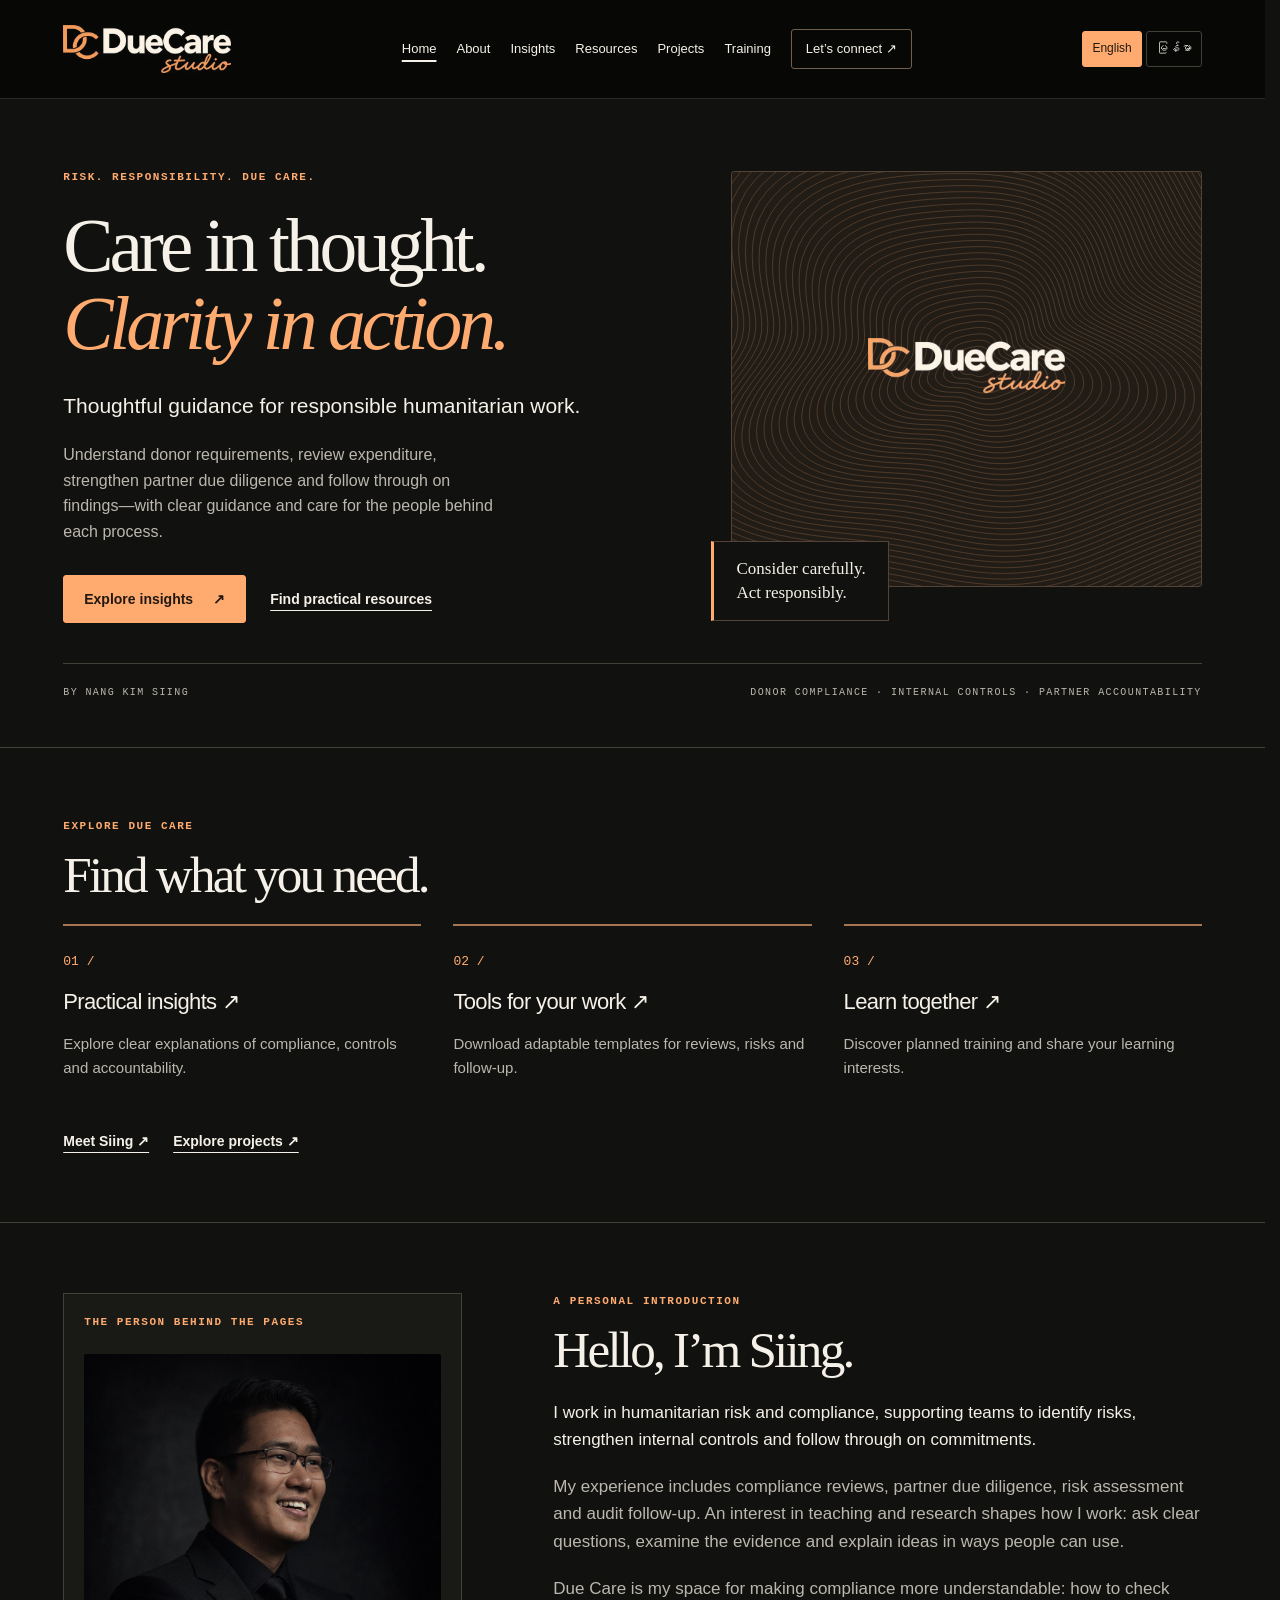
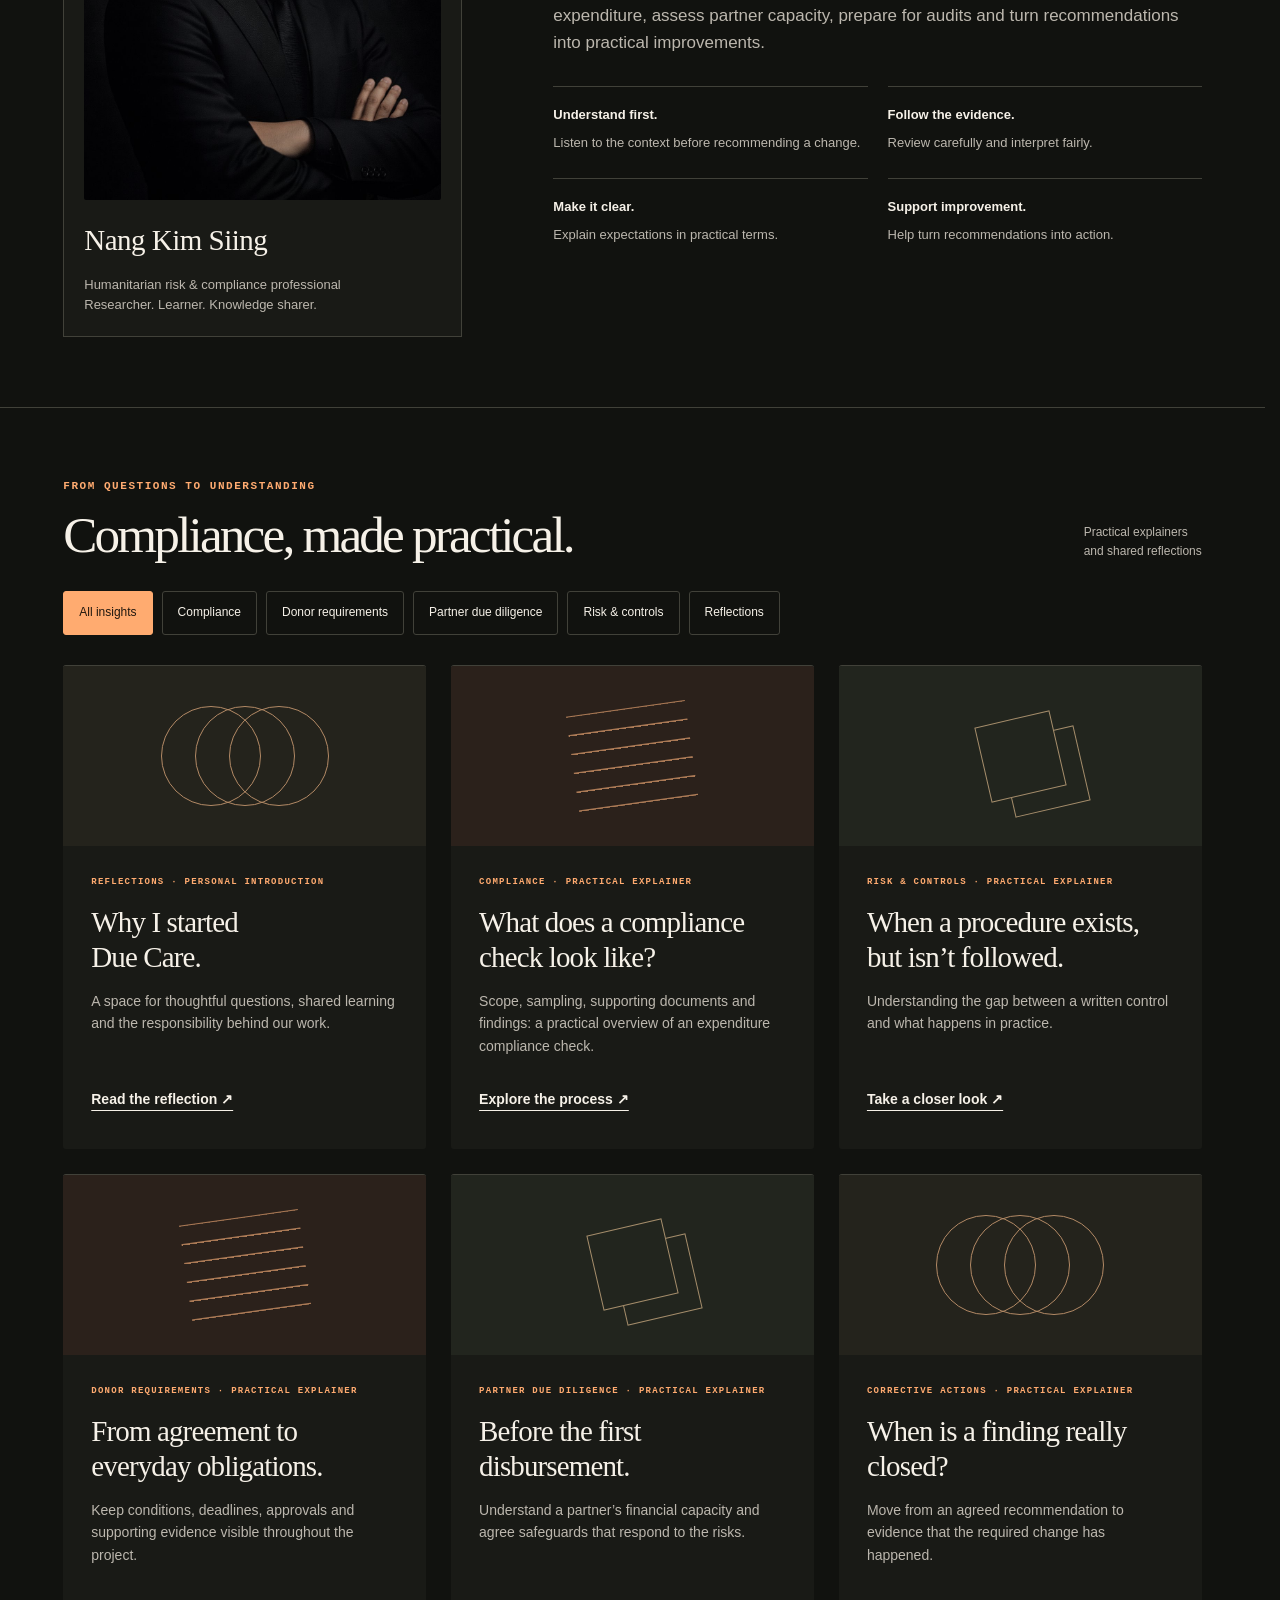
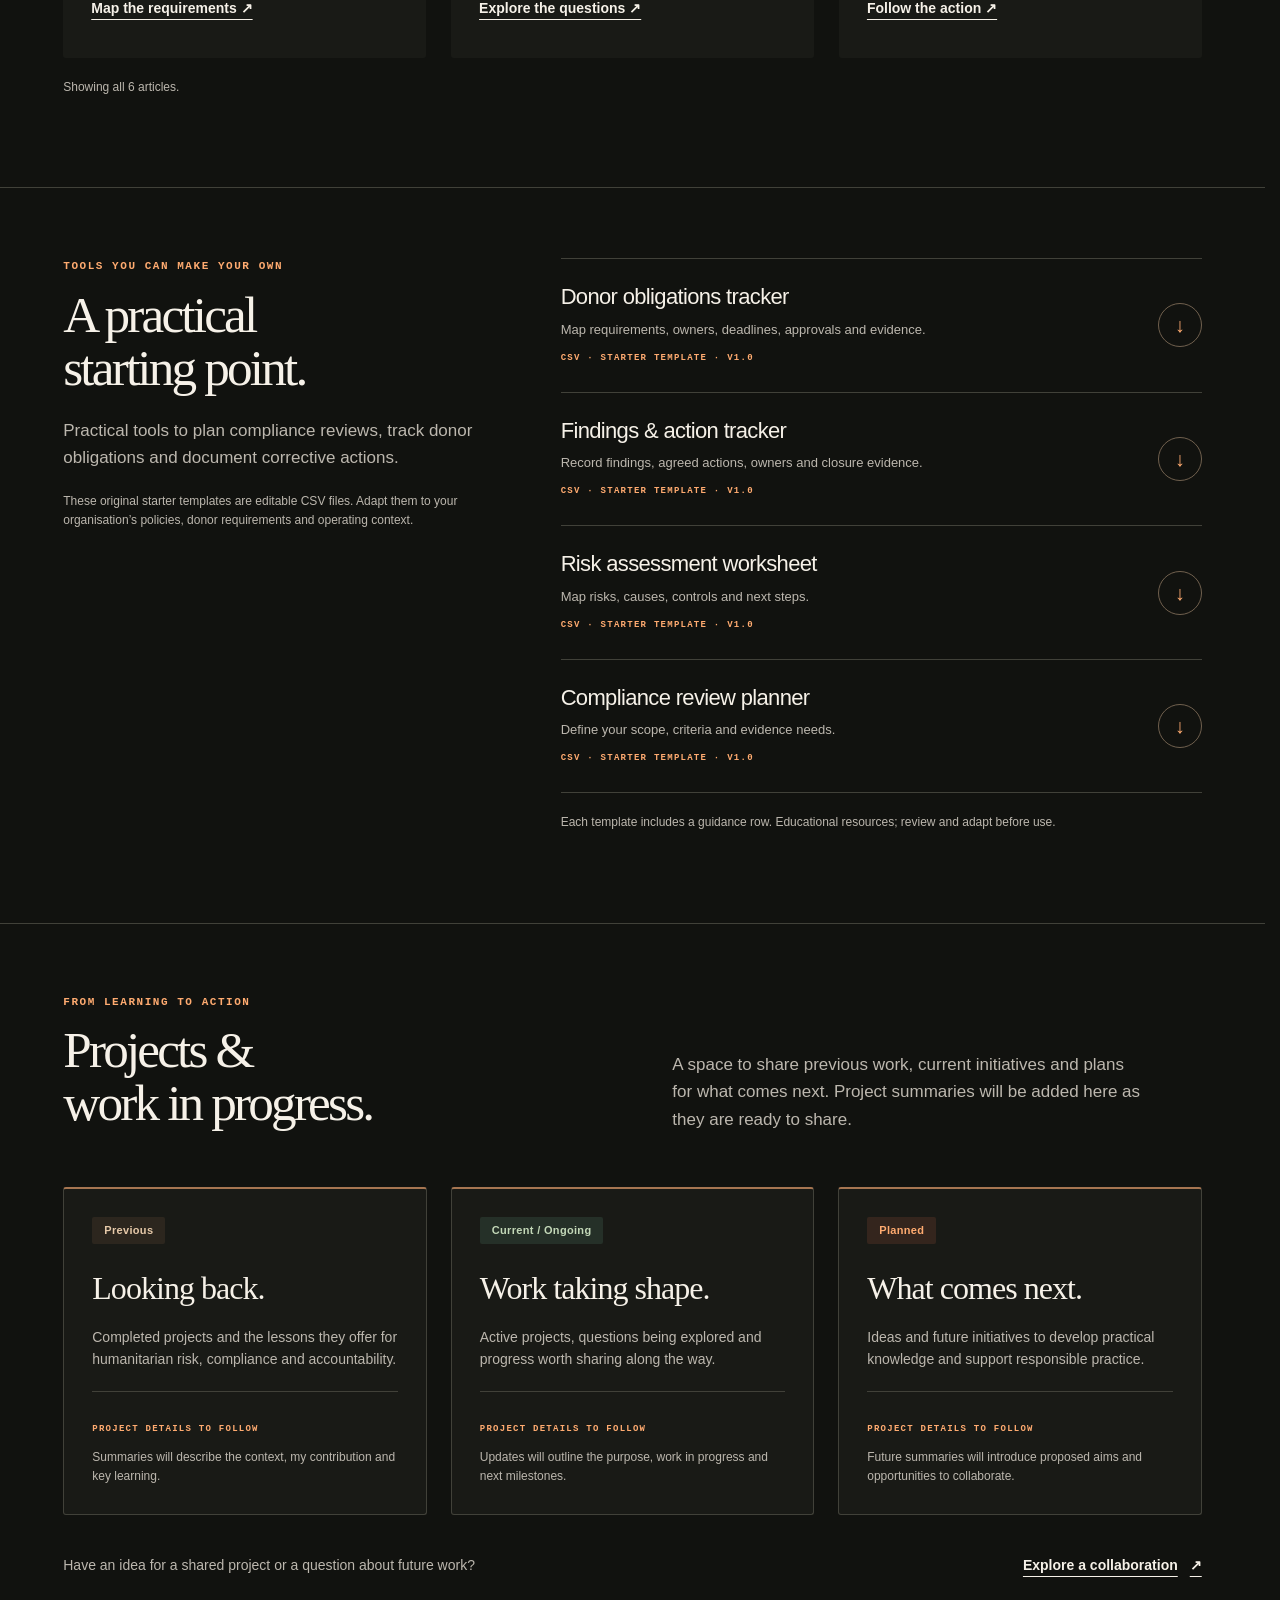
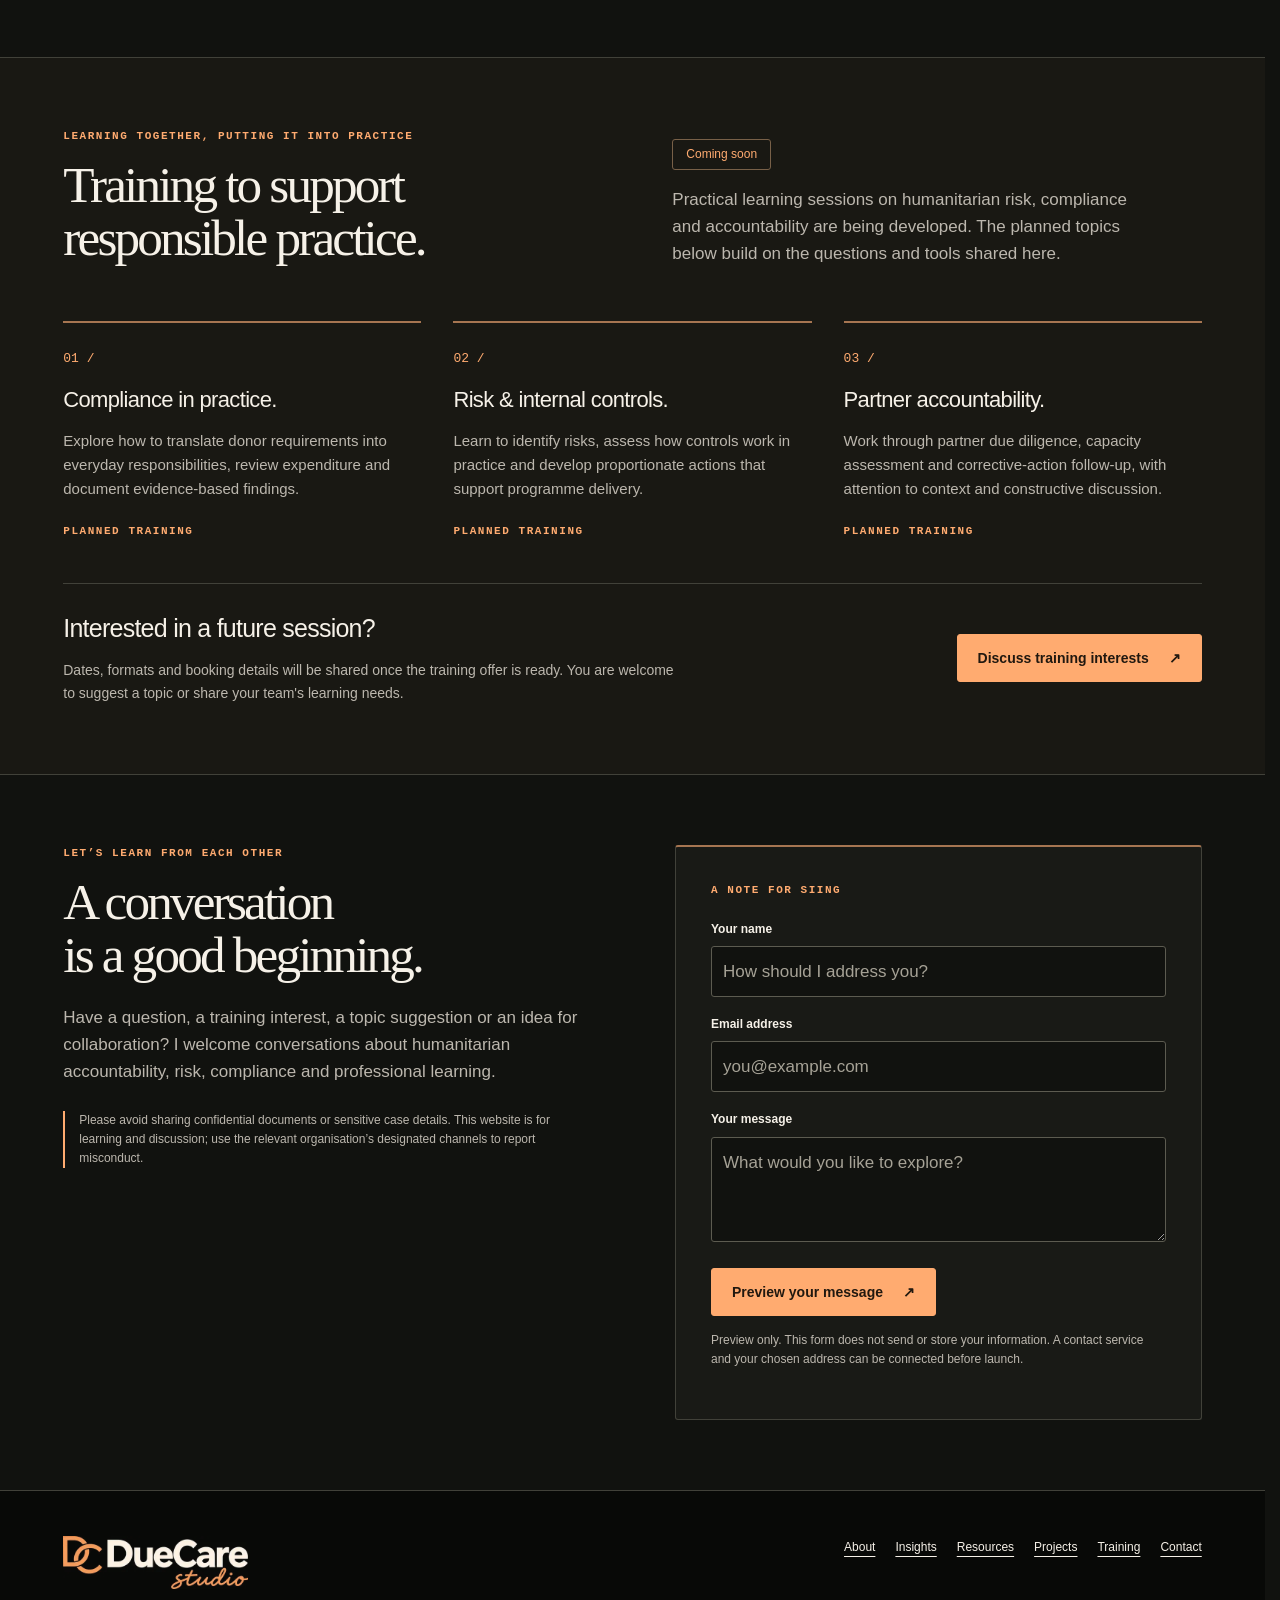
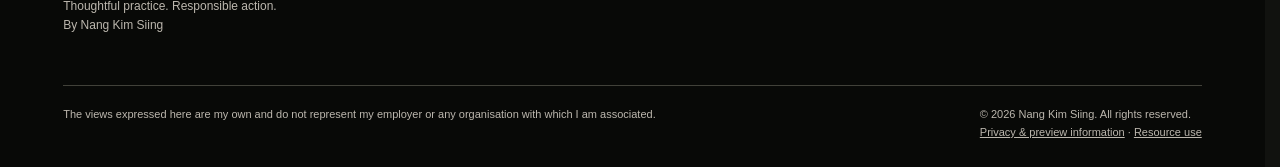
==== commit df8b7f39: "Combine all content into a single scrolling page with Studio graphic and section navigation" ====
--- a/due-care-about.html
+++ b/due-care-about.html
@@ -1,20 +1 @@
-<!DOCTYPE html>
-<html lang="en">
-<head>
-<meta charset="utf-8"><meta name="viewport" content="width=device-width,initial-scale=1">
-<meta name="theme-color" content="#11120f"><meta name="color-scheme" content="dark"><meta name="description" content="Due Care — practical insights on risk, compliance and accountability in humanitarian work. By Nang Kim Siing.">
-<title>About | Due Care — Nang Kim Siing</title>
-<link rel="stylesheet" href="due-care.css">
-<link rel="stylesheet" href="duecare-studio-theme.css">
-<link rel="icon" type="image/webp" href="duecare-studio-logo.webp">
-</head>
-<body>
-<a class="skip" href="#main">Skip to content</a>
-<header><div class="wrap header-inner"><a href="index.html" class="brand" aria-label="Due Care home"><img class="studio-logo" src="duecare-studio-logo.webp" alt="DueCare Studio" width="500" height="142"></a><button class="menu-toggle" aria-expanded="false" aria-controls="navigation">Menu</button><nav id="navigation" aria-label="Main navigation"><a href="index.html">Home</a><a href="due-care-about.html" aria-current="page">About</a><a href="due-care-insights.html">Insights</a><a href="due-care-resources.html">Resources</a><a href="due-care-projects.html">Projects</a><a href="due-care-training.html">Training</a><a class="nav-contact" href="due-care-contact.html">Let’s connect ↗</a></nav></div></header>
-<main id="main"><section class="section about" id="about"><div class="wrap about-grid"><div class="identity"><div class="eyebrow">The person behind the pages</div><img class="profile-photo" decoding="async" src="[data-uri]" alt="Nang Kim Siing smiling, wearing glasses and a black suit" width="1024" height="1536" loading="lazy"><div><h3>Nang Kim Siing</h3><div class="muted">Humanitarian risk & compliance professional<br>Researcher. Learner. Knowledge sharer.</div></div></div><div><div class="eyebrow">A personal introduction</div><h2>Hello, I’m Siing.</h2><p>I work in humanitarian risk and compliance, supporting teams to identify risks, strengthen internal controls and follow through on commitments.</p><p class="muted">My experience includes compliance reviews, partner due diligence, risk assessment and audit follow-up. An interest in teaching and research shapes how I work: ask clear questions, examine the evidence and explain ideas in ways people can use.</p><p class="muted">Due Care is my space for making compliance more understandable: how to check expenditure, assess partner capacity, prepare for audits and turn recommendations into practical improvements.</p><div class="values"><div class="value"><strong>Understand first.</strong><p>Listen to the context before recommending a change.</p></div><div class="value"><strong>Follow the evidence.</strong><p>Review carefully and interpret fairly.</p></div><div class="value"><strong>Make it clear.</strong><p>Explain expectations in practical terms.</p></div><div class="value"><strong>Support improvement.</strong><p>Help turn recommendations into action.</p></div></div></div></div></section></main>
-<footer class="footer"><div class="wrap"><div class="footer-top"><div><a href="index.html" class="brand footer-brand" aria-label="Due Care home"><img class="studio-logo" src="duecare-studio-logo.webp" alt="DueCare Studio" width="500" height="142"></a><p class="small" style="margin-top:8px">Thoughtful practice. Responsible action.<br>By Nang Kim Siing</p></div><div class="footer-links"><a href="due-care-about.html" aria-current="page">About</a><a href="due-care-insights.html">Insights</a><a href="due-care-resources.html">Resources</a><a href="due-care-projects.html">Projects</a><a href="due-care-training.html">Training</a><a href="due-care-contact.html">Contact</a></div></div><div class="footer-bottom"><p>The views expressed here are my own and do not represent my employer or any organisation with which I am associated.</p><div>© <span id="year">2026</span> Nang Kim Siing. All rights reserved.<br><button data-info="privacy">Privacy & preview information</button> · <button data-info="use">Resource use</button></div></div></div></footer>
-<dialog id="reader" aria-labelledby="reader-title"><button class="close" aria-label="Close dialog">Close ×</button><div class="dialog-content" id="reader-content"></div></dialog>
-<script src="due-care.js" defer></script>
-<script src="due-care-i18n.js" defer></script>
-</body>
-</html>
+<!doctype html><html lang="en"><head><meta charset="utf-8"><meta name="viewport" content="width=device-width,initial-scale=1"><meta http-equiv="refresh" content="0;url=index.html#about"><link rel="canonical" href="index.html#about"><title>Due Care</title></head><body><a href="index.html#about">Continue to Due Care / Due Care သို့ သွားရန်</a><script>location.replace("index.html#about");</script></body></html>
